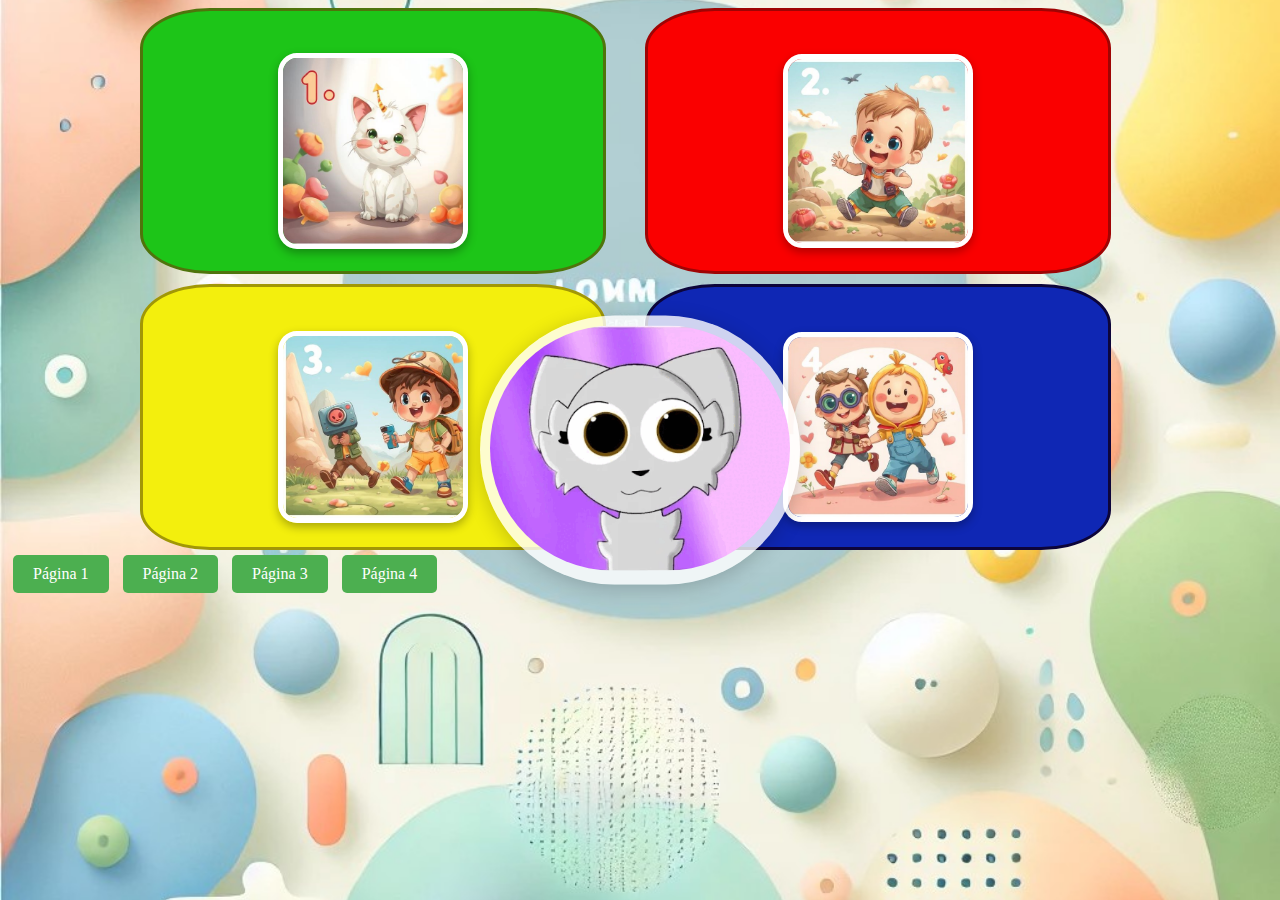
==== index.html @ 886abebc "Adicionei os arquivos" ====
<!DOCTYPE html>
<html lang="pt-br">
<head>
    <meta charset="UTF-8">
    <meta name="viewport" content="width=device-width, initial-scale=1.0">
    <title>Página com Botões</title>
    <link rel="stylesheet" href="styles.css">
    <script>
        function executeAnimation(containerClass, url) {
            const container = document.querySelector(containerClass);
            container.classList.add('highlight'); // Adiciona a classe de destaque

            setTimeout(function() {
                window.location.href = url; // Redireciona após 600ms
            }, 600); // 600ms de espera para permitir a animação
        }

        document.addEventListener('keydown', function(event) {
            if (event.key === '1') {
                executeAnimation('.container1', 'pagina1.html');
            } else if (event.key === '2') {
                executeAnimation('.container2', 'pagina2.html');
            } else if (event.key === '3') {
                executeAnimation('.container3', 'pagina3.html');
            } else if (event.key === '4') {
                executeAnimation('.container4', 'pagina4.html');
            }
        });
    </script>
</head>
<body>
    <div class="container">
        <div class="container1" onclick="executeAnimation('.container1', 'pagina1.html')">
            <img src="img/b1.jpg" width="100">
        </div>

        <div class="container2" onclick="executeAnimation('.container2', 'pagina2.html')">
            <img src="img/b2.jpg" alt="Descrição da imagem" width="100">
        </div>

        <div class="container3" onclick="executeAnimation('.container3', 'pagina3.html')">
            <img src="img/b3.jpg" alt="Descrição da imagem" width="100">
        </div>

        <div class="container4" onclick="executeAnimation('.container4', 'pagina4.html')">
            <img src="img/b4.jpg" alt="Descrição da imagem" width="100">
        </div>
    </div>

    <div class="container0">
        <img src="img/gatinhogif.gif" alt="Descrição da imagem">
    </div>

    <a href="pagina1.html" class="button">Página 1</a>
    <a href="pagina2.html" class="button">Página 2</a>
    <a href="pagina3.html" class="button">Página 3</a>
    <a href="pagina4.html" class="button">Página 4</a>
</body>
</html>
---- styles.css ----
body{

    background-image: url("img/fundo.jpg"); /* Caminho para a imagem de fundo */
    background-size: cover; /* Ajusta a imagem para cobrir toda a área */
    background-repeat: no-repeat; /* Impede que a imagem se repita */
    background-position: center; /* Centraliza a imagem */
}

.container {
    display: grid;
    grid-template-columns: repeat(2, 1fr); /* 2 colunas com larguras iguais */
    gap: 10px; /* Espaço entre os itens */
    max-width: 1000px; /* Largura máxima do contêiner */
    margin: auto; /* Centraliza o contêiner */
    
}

.container1 {
    width: 300px; /* Largura fixa do container */
    height: 100px; /* Altura fixa do container */
    text-align: center;
    padding: 80px;
    border: 3px solid #4f740c;
    background-color: #1dc518;
    border-radius: 15%;
    display: flex; /* Usando Flexbox */
    flex-direction: column; /* Alinha itens na coluna */
    justify-content: center; /* Centraliza verticalmente */
    align-items: center; /* Centraliza horizontalmente */
}

.container1 img {
    width: 60%; /* Ajusta a largura da imagem para ocupar 100% do container */
    max-width: 500px; /* Largura máxima da imagem */
    height: auto; /* Mantém a proporção da imagem */
    border: 5px solid #ffffff; /* Borda branca ao redor da imagem */
    border-radius: 10%; /* Bordas arredondadas */
    box-shadow: 0 4px 10px rgba(0, 0, 0, 0.3); /* Sombra sutil */
    margin-top: 20px; /* Espaçamento acima da imagem */
}


.container2 {
    width: 300px; /* Largura fixa do container */
    height: 100px; /* Altura fixa do container */
    text-align: center;
    padding: 80px;
    border: 3px solid hsl(0, 95%, 32%);
    background-color: hsl(0, 100%, 49%);
    border-radius: 15%;
    display: flex; /* Usando Flexbox */
    flex-direction: column; /* Alinha itens na coluna */
    justify-content: center; /* Centraliza verticalmente */
    align-items: center; /* Centraliza horizontalmente */
}

.container2 img {
    width: 60%; /* Ajusta a largura da imagem para ocupar 100% do container */
    max-width: 500px; /* Largura máxima da imagem */
    height: auto; /* Mantém a proporção da imagem */
    border: 5px solid #ffffff; /* Borda branca ao redor da imagem */
    border-radius: 10%; /* Bordas arredondadas */
    box-shadow: 0 4px 10px rgba(0, 0, 0, 0.3); /* Sombra sutil */
    margin-top: 20px; /* Espaçamento acima da imagem */
}


.container3 {
    width: 300px; /* Largura fixa do container */
    height: 100px; /* Altura fixa do container */
    text-align: center;
    padding: 80px;
    border: 3px solid #a19706;
    background-color: #f3ef0d;
    border-radius: 15%;
    display: flex; /* Usando Flexbox */
    flex-direction: column; /* Alinha itens na coluna */
    justify-content: center; /* Centraliza verticalmente */
    align-items: center; /* Centraliza horizontalmente */
}

.container3 img {
    width: 60%; /* Ajusta a largura da imagem para ocupar 100% do container */
    max-width: 500px; /* Largura máxima da imagem */
    height: auto; /* Mantém a proporção da imagem */
    border: 5px solid #ffffff; /* Borda branca ao redor da imagem */
    border-radius: 10%; /* Bordas arredondadas */
    box-shadow: 0 4px 10px rgba(0, 0, 0, 0.3); /* Sombra sutil */
    margin-top: 20px; /* Espaçamento acima da imagem */
}


.container4 {
    width: 300px; /* Largura fixa do container */
    height: 100px; /* Altura fixa do container */
    text-align: center;
    padding: 80px;
    border: 3px solid #0d053a;
    background-color: #0f27b4;
    border-radius: 15%;
    display: flex; /* Usando Flexbox */
    flex-direction: column; /* Alinha itens na coluna */
    justify-content: center; /* Centraliza verticalmente */
    align-items: center; /* Centraliza horizontalmente */
}

.container4 img {
    width: 60%; /* Ajusta a largura da imagem para ocupar 100% do container */
    max-width: 500px; /* Largura máxima da imagem */
    height: auto; /* Mantém a proporção da imagem */
    border: 5px solid #ffffff; /* Borda branca ao redor da imagem */
    border-radius: 10%; /* Bordas arredondadas */
    box-shadow: 0 4px 10px rgba(0, 0, 0, 0.3); /* Sombra sutil */
    margin-top: 20px; /* Espaçamento acima da imagem */
}


.container0 {
    position: absolute;
    top: 50%;
    left: 50%;
    transform: translate(-50%, -50%);
    z-index: 10; 
    background-color: rgba(255, 255, 255, 0.8); 
    padding: 10px; 
    border-radius: 150px;
    overflow: hidden; 
    width: 300px; /* Largura fixa */
    max-width: 80%; /* Largura máxima */
    max-height: 400px; /* Limite de altura */
    overflow-y: auto; /* Rolagem vertical */
    box-shadow: 0 4px 20px rgba(0, 0, 0, 0.2); /* Sombra */
}


.container0 img {
    width: 100%;
    object-fit: cover; /* Garante que a imagem preencha o contêiner sem distorção */
    border-radius: 150px; /* Mantém o arredondamento da imagem */
}

.button {
    display: inline-block;
    padding: 10px 20px;
    margin: 5px;
    text-decoration: none;
    color: white;
    background-color: #4CAF50;
    border-radius: 5px;
}

.highlight {
    animation: highlight-animation 0.5s forwards; /* Duração e execução da animação */
}

@keyframes highlight-animation {
    0% {
        background-color: rgba(255, 255, 0, 0.5); /* Cor de fundo inicial (amarelo claro) */
        transform: scale(1); /* Tamanho inicial */
    }
    50% {
        background-color: rgba(255, 255, 0, 0.8); /* Cor de fundo intermediária */
        transform: scale(1.05); /* Aumenta ligeiramente o tamanho */
    }
    100% {
        background-color: #1dc518; /* Cor de fundo original */
        transform: scale(1); /* Retorna ao tamanho original */
    }
}
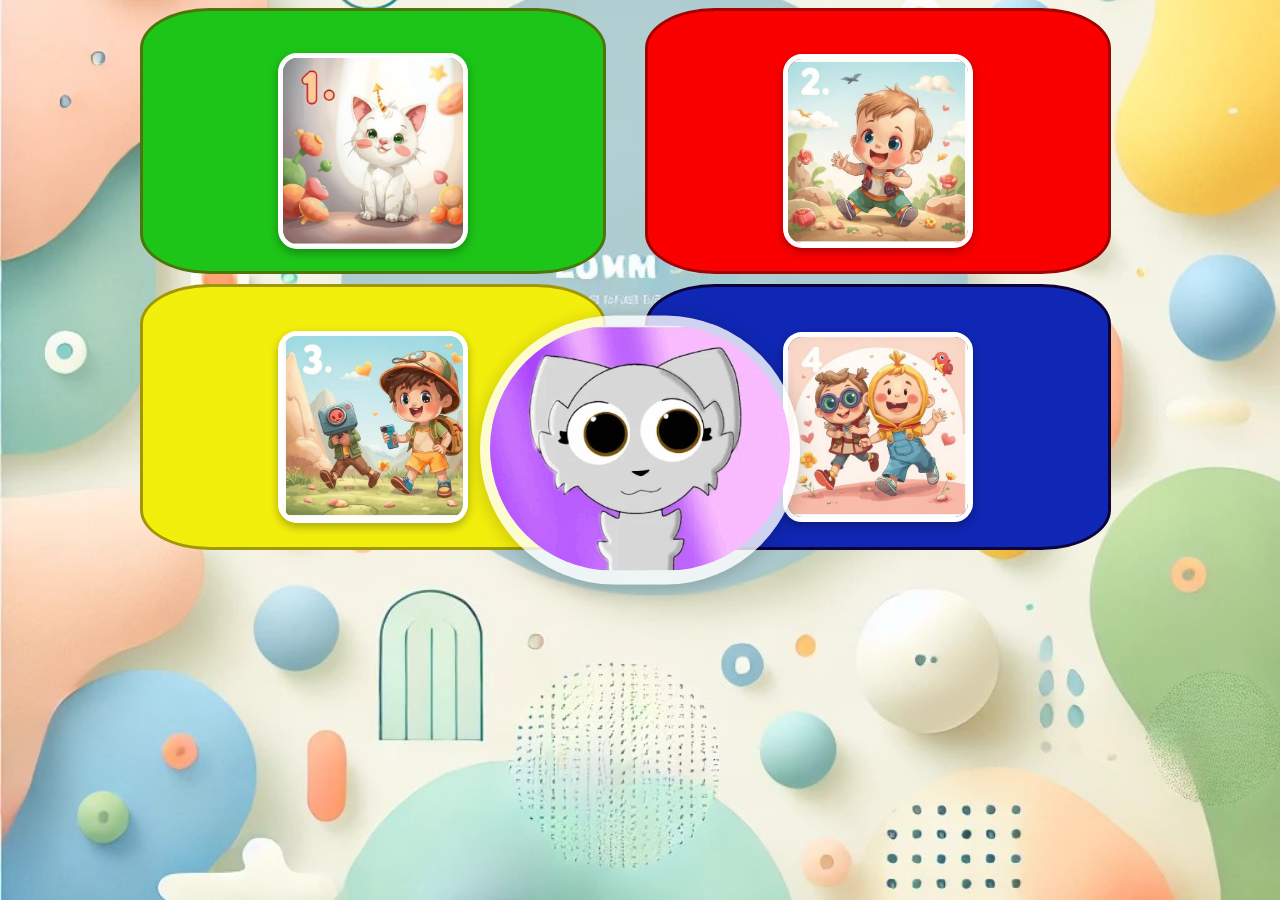
==== commit 42b14d30: "atualizações" ====
--- a/index.html
+++ b/index.html
@@ -50,10 +50,5 @@
     <div class="container0">
         <img src="img/gatinhogif.gif" alt="Descrição da imagem">
     </div>
-
-    <a href="pagina1.html" class="button">Página 1</a>
-    <a href="pagina2.html" class="button">Página 2</a>
-    <a href="pagina3.html" class="button">Página 3</a>
-    <a href="pagina4.html" class="button">Página 4</a>
 </body>
 </html>
--- a/styles.css
+++ b/styles.css
@@ -167,3 +167,75 @@
         transform: scale(1); /* Retorna ao tamanho original */
     }
 }
+
+/* Contêiner de vídeos para alinhar os botões em grade */
+.video-container {
+    display: grid;
+    grid-template-columns: repeat(2, 1fr); /* 2 colunas para 4 vídeos */
+    gap: 20px;
+    max-width: 500px;
+    margin: 0 auto;
+    padding: 10px;
+}
+
+/* Estilo para cada botão de vídeo */
+.video-button {
+    position: relative; /* Para animação controlada */
+    padding: 10px;
+    border: 2px solid #FF914D;
+    border-radius: 15px;
+    background-color: #FFF3E0;
+    box-shadow: 0 4px 8px rgba(0, 0, 0, 0.2);
+    text-align: center;
+    transition: box-shadow 0.3s, transform 0.3s ease;
+}
+
+/* Estilo para a imagem dentro de cada botão de vídeo */
+.video-button img {
+    width: 100%;
+    height: auto;
+    border-radius: 10px;
+    margin-bottom: 10px;
+}
+
+/* Classe de destaque */
+.video-button.highlight {
+    transform: scale(1.05); /* Leve ampliação */
+    box-shadow: 0 8px 16px rgba(0, 0, 0, 0.3); /* Destaque mais intenso */
+}
+
+/* Estilo para o botão de cada vídeo */
+.styled-button {
+    font-size: 18px;
+    font-weight: bold;
+    color: #FFFFFF;
+    background-color: #FF914D;
+    padding: 10px 20px;
+    border: none;
+    border-radius: 8px;
+    cursor: pointer;
+    transition: background-color 0.3s;
+}
+
+.styled-button:hover {
+    background-color: #FF7A2E;
+}
+
+/* Estilo para o botão de voltar */
+.button {
+    display: inline-block;
+    margin-top: 20px;
+    font-size: 16px;
+    padding: 8px 15px;
+    color: #FFFFFF;
+    background-color: #4DA6FF;
+    border: none;
+    border-radius: 8px;
+    cursor: pointer;
+    transition: background-color 0.3s;
+    text-decoration: none;
+}
+
+.button:hover {
+    background-color: #3399FF;
+}
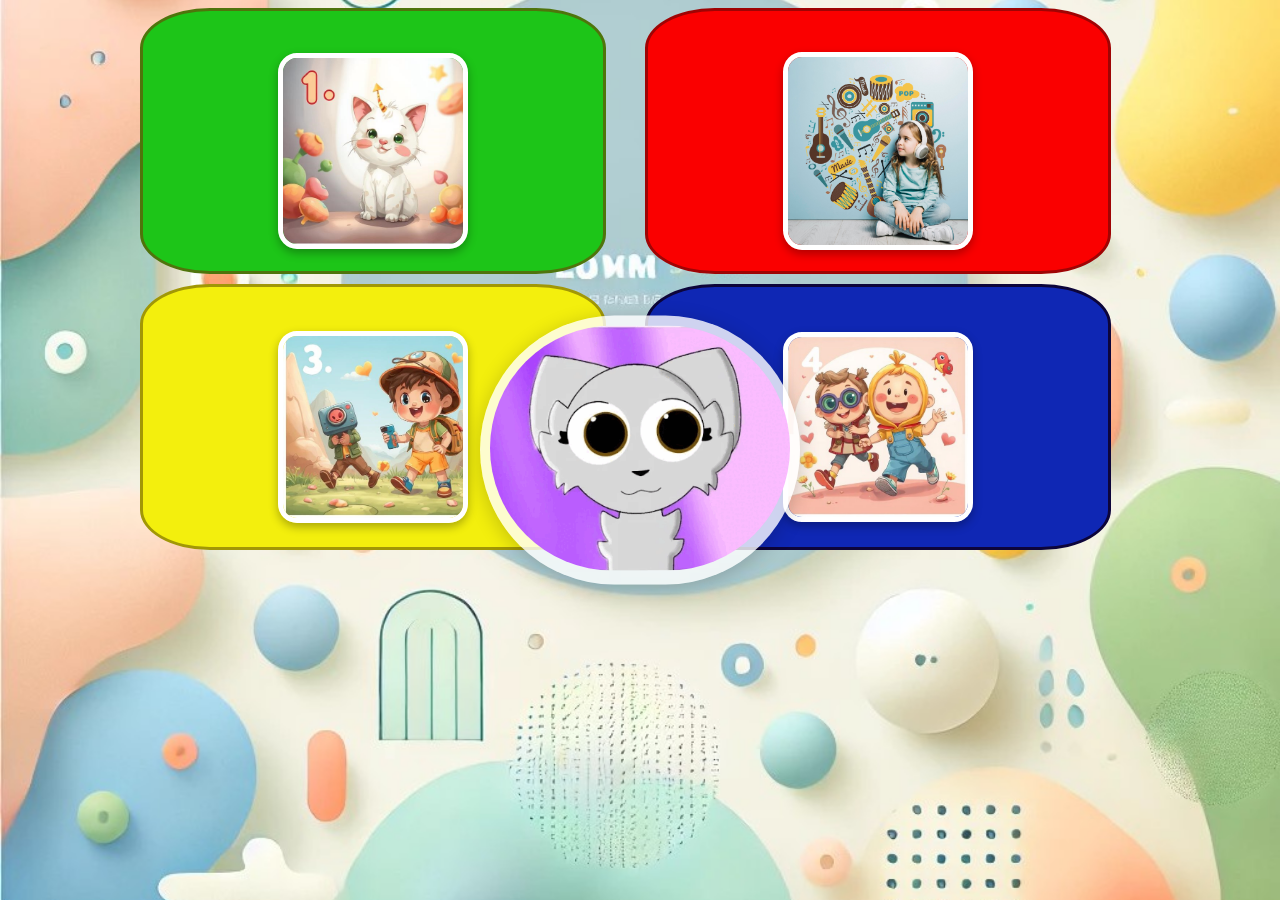
==== commit 5fae43dc: "atualizações" ====
--- a/index.html
+++ b/index.html
@@ -35,7 +35,7 @@
         </div>
 
         <div class="container2" onclick="executeAnimation('.container2', 'pagina2.html')">
-            <img src="img/b2.jpg" alt="Descrição da imagem" width="100">
+            <img src="img/imagem_capa_sons.jpg" alt="Descrição da imagem" width="100">
         </div>
 
         <div class="container3" onclick="executeAnimation('.container3', 'pagina3.html')">
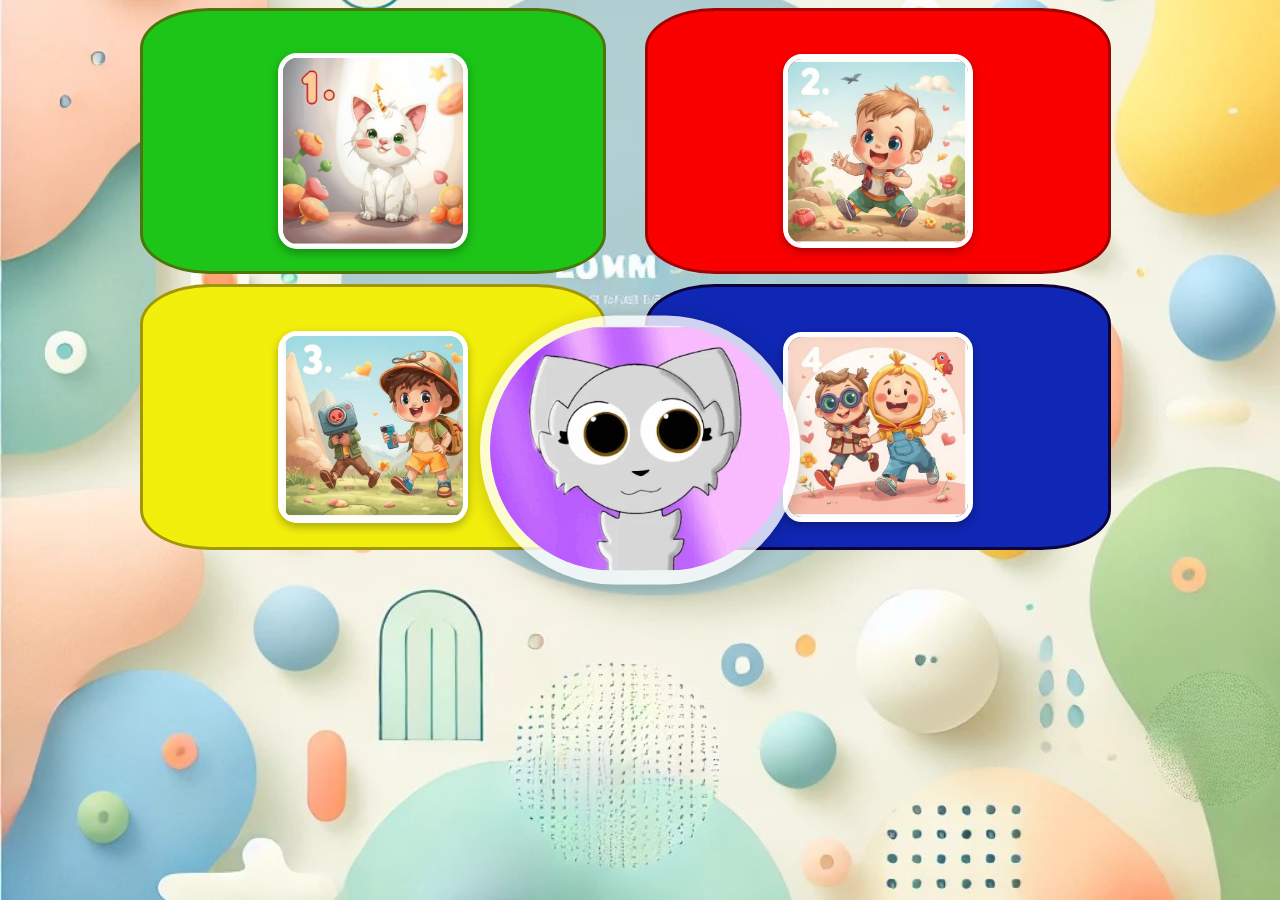
==== commit 486d90da: "Alterei o index.html e o css da página 3" ====
--- a/index.html
+++ b/index.html
@@ -35,7 +35,7 @@
         </div>
 
         <div class="container2" onclick="executeAnimation('.container2', 'pagina2.html')">
-            <img src="img/imagem_capa_sons.jpg" alt="Descrição da imagem" width="100">
+            <img src="img/b2.jpg" alt="Descrição da imagem" width="100">
         </div>
 
         <div class="container3" onclick="executeAnimation('.container3', 'pagina3.html')">
@@ -50,5 +50,6 @@
     <div class="container0">
         <img src="img/gatinhogif.gif" alt="Descrição da imagem">
     </div>
+
 </body>
 </html>
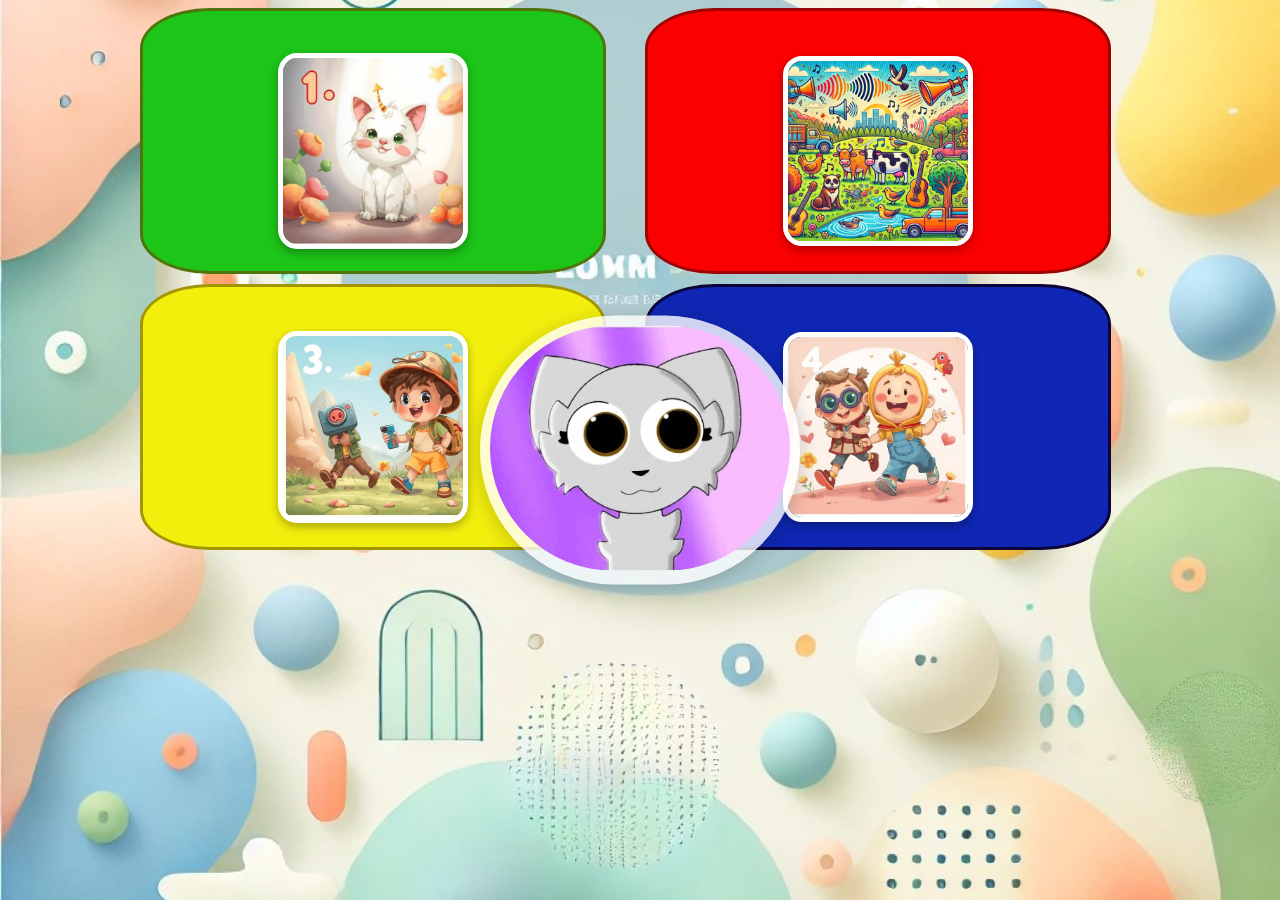
==== commit 0f96c7fd: "ajustes" ====
--- a/index.html
+++ b/index.html
@@ -35,7 +35,7 @@
         </div>
 
         <div class="container2" onclick="executeAnimation('.container2', 'pagina2.html')">
-            <img src="img/b2.jpg" alt="Descrição da imagem" width="100">
+            <img src="img/capa_sons.jpg" alt="Descrição da imagem" width="100">
         </div>
 
         <div class="container3" onclick="executeAnimation('.container3', 'pagina3.html')">
@@ -50,6 +50,5 @@
     <div class="container0">
         <img src="img/gatinhogif.gif" alt="Descrição da imagem">
     </div>
-
 </body>
 </html>
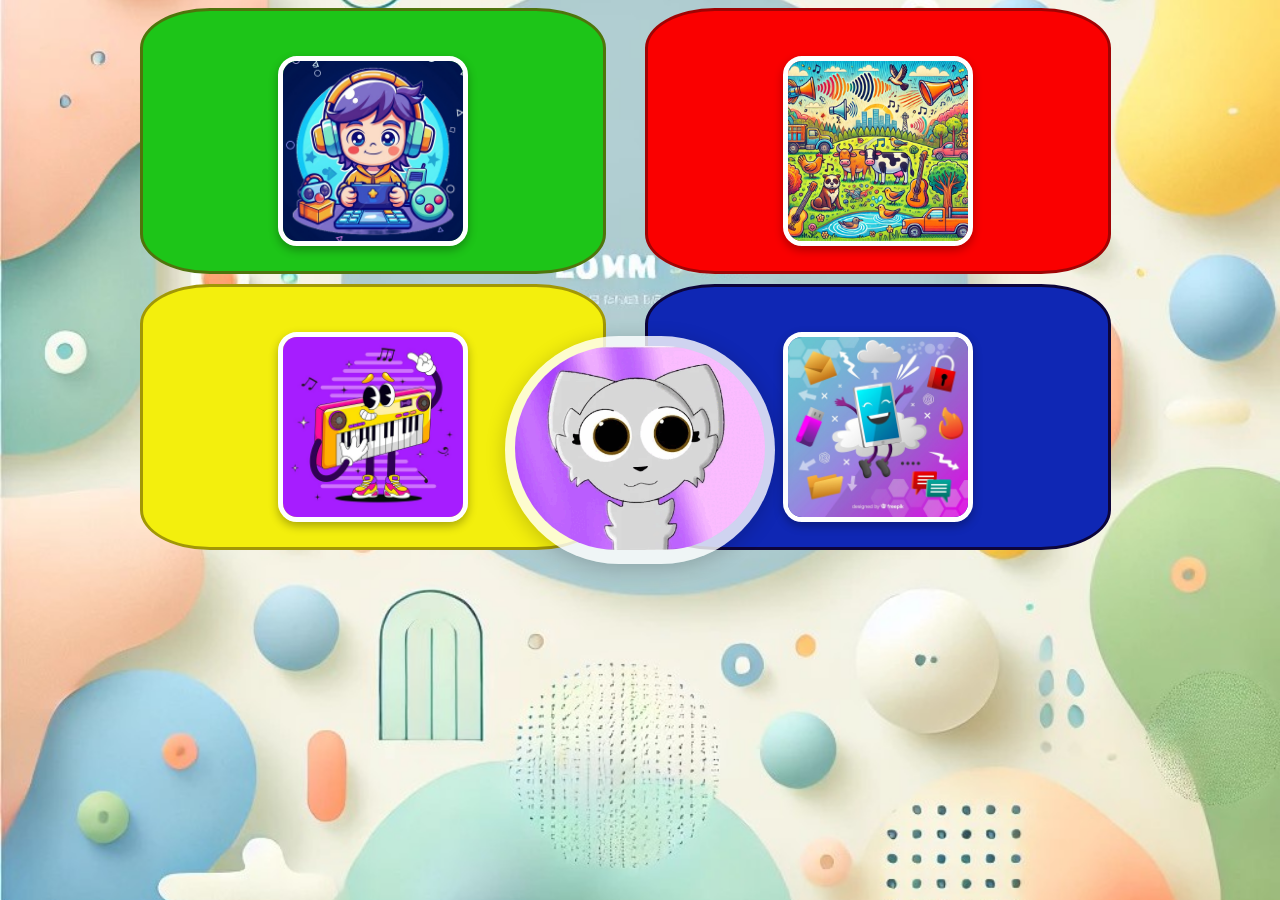
==== commit 97c834f1: "Atualizaçoes de imagens funçoes e acesso por botoes" ====
--- a/index.html
+++ b/index.html
@@ -6,49 +6,64 @@
     <title>Página com Botões</title>
     <link rel="stylesheet" href="styles.css">
     <script>
-        function executeAnimation(containerClass, url) {
+        // Função para converter texto em fala
+        function falarTexto(texto) {
+            const synth = window.speechSynthesis;
+            const utterance = new SpeechSynthesisUtterance(texto);
+            utterance.lang = 'pt-BR'; // Define o idioma para português
+            synth.speak(utterance);
+        }
+
+        // Função para executar animação, leitura de texto e redirecionamento
+        function executeAnimation(containerClass, url, texto) {
             const container = document.querySelector(containerClass);
             container.classList.add('highlight'); // Adiciona a classe de destaque
 
-            setTimeout(function() {
-                window.location.href = url; // Redireciona após 600ms
+            falarTexto(texto); // Executa a leitura do texto associado
+
+            setTimeout(function () {
+                container.classList.remove('highlight'); // Remove o destaque
+                if (url) {
+                    window.location.href = url; // Redireciona se a URL for válida
+                }
             }, 600); // 600ms de espera para permitir a animação
         }
 
-        document.addEventListener('keydown', function(event) {
+        // Adiciona eventos de teclado para os atalhos
+        document.addEventListener('keydown', function (event) {
             if (event.key === '1') {
-                executeAnimation('.container1', 'pagina1.html');
-            } else if (event.key === '2') {
-                executeAnimation('.container2', 'pagina2.html');
-            } else if (event.key === '3') {
-                executeAnimation('.container3', 'pagina3.html');
-            } else if (event.key === '4') {
-                executeAnimation('.container4', 'pagina4.html');
+                executeAnimation('.container1', 'pagina1.html', 'Jogos');
+            } else if (event.key === '2' || event.key === '0') {
+                executeAnimation('.container2', 'pagina2.html', 'Sons');
+            } else if (event.key === '3' || event.key === 'x') {
+                executeAnimation('.container3', 'pagina3.html', 'Músicas');
+            } else if (event.key === '4' || event.key === 'm') {
+                executeAnimation('.container4', 'pagina4.html', 'Integrações');
             }
         });
     </script>
 </head>
 <body>
     <div class="container">
-        <div class="container1" onclick="executeAnimation('.container1', 'pagina1.html')">
-            <img src="img/b1.jpg" width="100">
+        <div class="container1" onclick="executeAnimation('.container1', 'pagina1.html', 'Jogos')">
+            <img src="img/jogos.jpeg" width="100" alt="Imagem Botão 1">
         </div>
 
-        <div class="container2" onclick="executeAnimation('.container2', 'pagina2.html')">
-            <img src="img/capa_sons.jpg" alt="Descrição da imagem" width="100">
+        <div class="container2" onclick="executeAnimation('.container2', 'pagina2.html', 'Sons')">
+            <img src="img/capa_sons.jpg" width="100" alt="Imagem Botão 2">
         </div>
 
-        <div class="container3" onclick="executeAnimation('.container3', 'pagina3.html')">
-            <img src="img/b3.jpg" alt="Descrição da imagem" width="100">
+        <div class="container3" onclick="executeAnimation('.container3', 'pagina3.html', 'Músicas')">
+            <img src="img/musicas.jpg" width="100" alt="Imagem Botão 3">
         </div>
 
-        <div class="container4" onclick="executeAnimation('.container4', 'pagina4.html')">
-            <img src="img/b4.jpg" alt="Descrição da imagem" width="100">
+        <div class="container4" onclick="executeAnimation('.container4', 'pagina4.html', 'Integrações')">
+            <img src="img/acessibilidade.jpg" width="100" alt="Imagem Botão 4">
         </div>
     </div>
 
     <div class="container0">
-        <img src="img/gatinhogif.gif" alt="Descrição da imagem">
+        <img src="img/gatinhogif.gif" alt="Imagem do Gatinho">
     </div>
 </body>
 </html>
--- a/styles.css
+++ b/styles.css
@@ -120,23 +120,21 @@
     top: 50%;
     left: 50%;
     transform: translate(-50%, -50%);
-    z-index: 10; 
-    background-color: rgba(255, 255, 255, 0.8); 
-    padding: 10px; 
+    z-index: 10;
+    background-color: rgba(255, 255, 255, 0.8);
+    padding: 10px;
     border-radius: 150px;
-    overflow: hidden; 
-    width: 300px; /* Largura fixa */
-    max-width: 80%; /* Largura máxima */
-    max-height: 400px; /* Limite de altura */
-    overflow-y: auto; /* Rolagem vertical */
-    box-shadow: 0 4px 20px rgba(0, 0, 0, 0.2); /* Sombra */
-}
-
+    width: 250px;
+    max-width: 80%;
+    max-height: 300px;
+    overflow-y: auto;
+    box-shadow: 0 4px 20px rgba(0, 0, 0, 0.2);
+}
 
 .container0 img {
     width: 100%;
-    object-fit: cover; /* Garante que a imagem preencha o contêiner sem distorção */
-    border-radius: 150px; /* Mantém o arredondamento da imagem */
+    object-fit: cover;
+    border-radius: 150px;
 }
 
 .button {
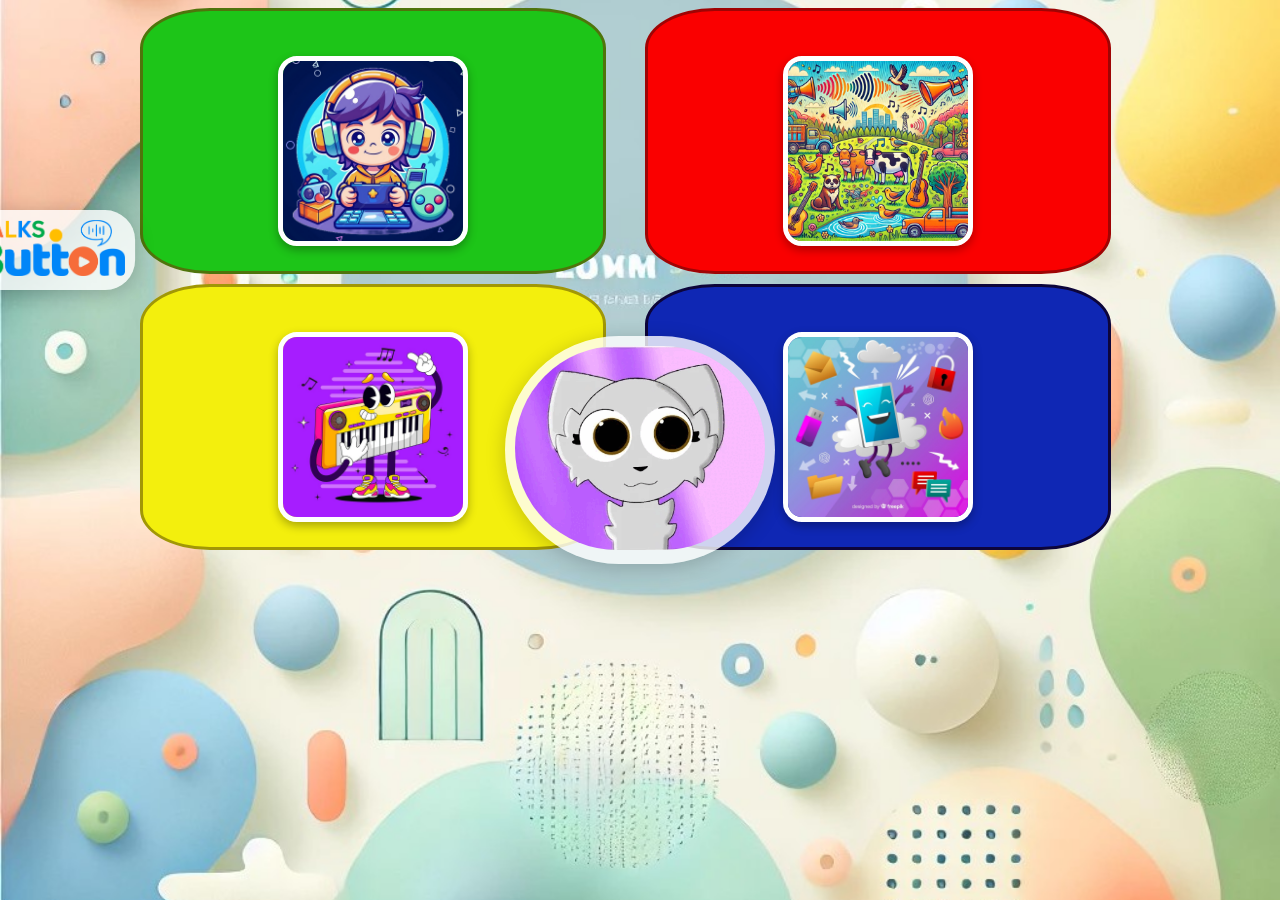
==== commit 21bb9961: "Adicionado logo, e modificado posicao voltar pagina 4" ====
--- a/index.html
+++ b/index.html
@@ -65,5 +65,8 @@
     <div class="container0">
         <img src="img/gatinhogif.gif" alt="Imagem do Gatinho">
     </div>
+    <div class="container_logo">
+        <img src="img/logo_colorida.png" alt="logo">
+    </div>
 </body>
 </html>
--- a/styles.css
+++ b/styles.css
@@ -136,6 +136,29 @@
     object-fit: cover;
     border-radius: 150px;
 }
+
+.container_logo {
+    position: absolute;
+    top: 50%;
+    left: 50%;
+    transform: translate(-397%, -300%);
+    z-index: 10;
+    background-color: rgba(255, 255, 255, 0.8);
+    padding: 10px;
+    border-radius: 30px;
+    width: 150px;
+    max-width: 80%;
+    max-height: 300px;
+    overflow-y: auto;
+    box-shadow: 0 4px 20px rgba(0, 0, 0, 0.2);
+}
+
+.container_logo img {
+    width: 100%;
+    object-fit: cover;
+    border-radius: 5px;
+}
+
 
 .button {
     display: inline-block;
@@ -171,7 +194,7 @@
     display: grid;
     grid-template-columns: repeat(2, 1fr); /* 2 colunas para 4 vídeos */
     gap: 20px;
-    max-width: 500px;
+    max-width: 400px;
     margin: 0 auto;
     padding: 10px;
 }
@@ -221,8 +244,10 @@
 
 /* Estilo para o botão de voltar */
 .button {
+    position: absolute; /* Permite posicionar o botão livremente */
+    top: 20px; /* Ajuste a posição vertical */
+    left: 20px; /* Ajuste a posição horizontal */
     display: inline-block;
-    margin-top: 20px;
     font-size: 16px;
     padding: 8px 15px;
     color: #FFFFFF;
@@ -232,6 +257,7 @@
     cursor: pointer;
     transition: background-color 0.3s;
     text-decoration: none;
+    z-index: 1000; /* Garante que o botão fique acima de outros elementos */
 }
 
 .button:hover {
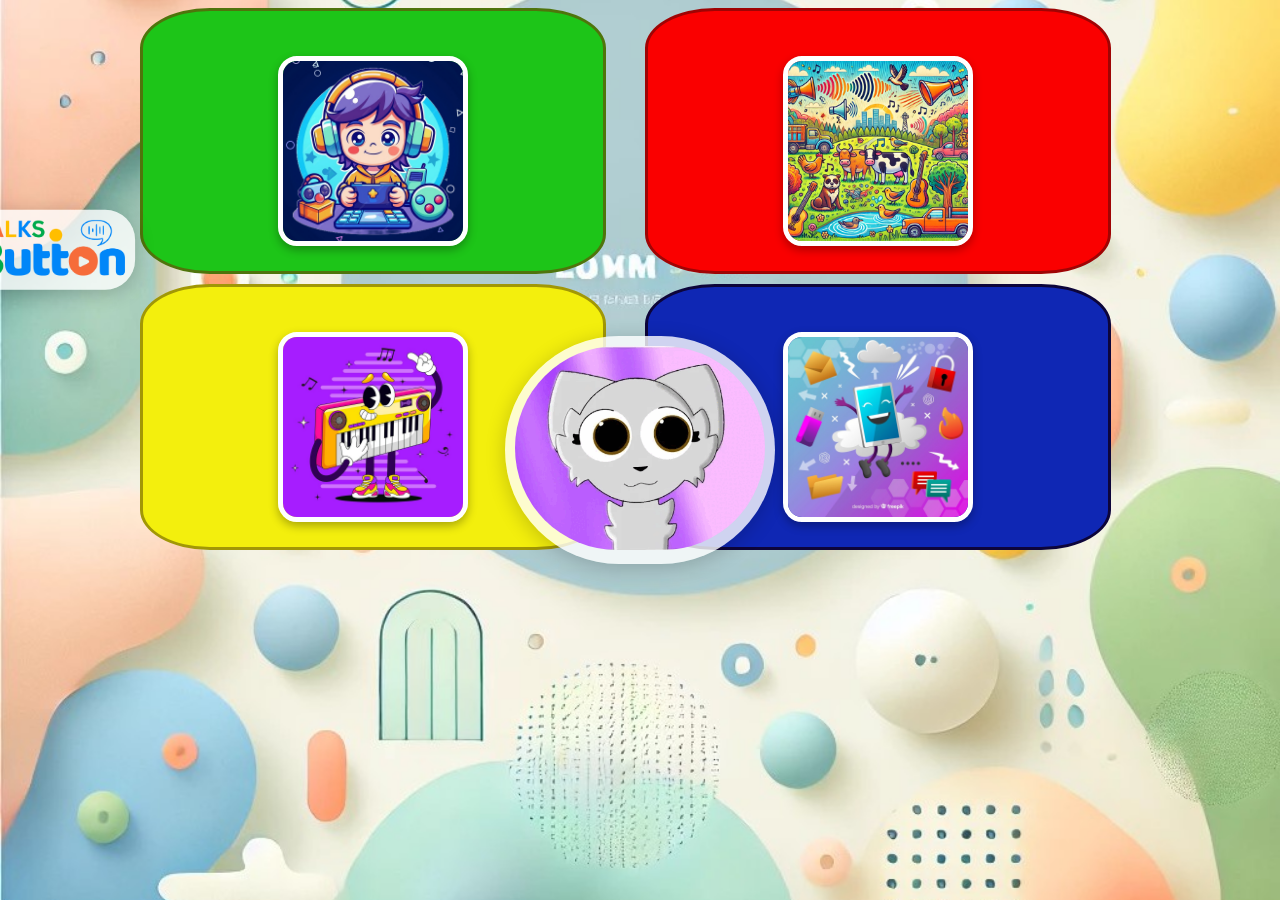
==== commit 733fcfed: "nome atualizado" ====
--- a/index.html
+++ b/index.html
@@ -3,7 +3,7 @@
 <head>
     <meta charset="UTF-8">
     <meta name="viewport" content="width=device-width, initial-scale=1.0">
-    <title>Página com Botões</title>
+    <title>Talks Button</title>
     <link rel="stylesheet" href="styles.css">
     <script>
         // Função para converter texto em fala
